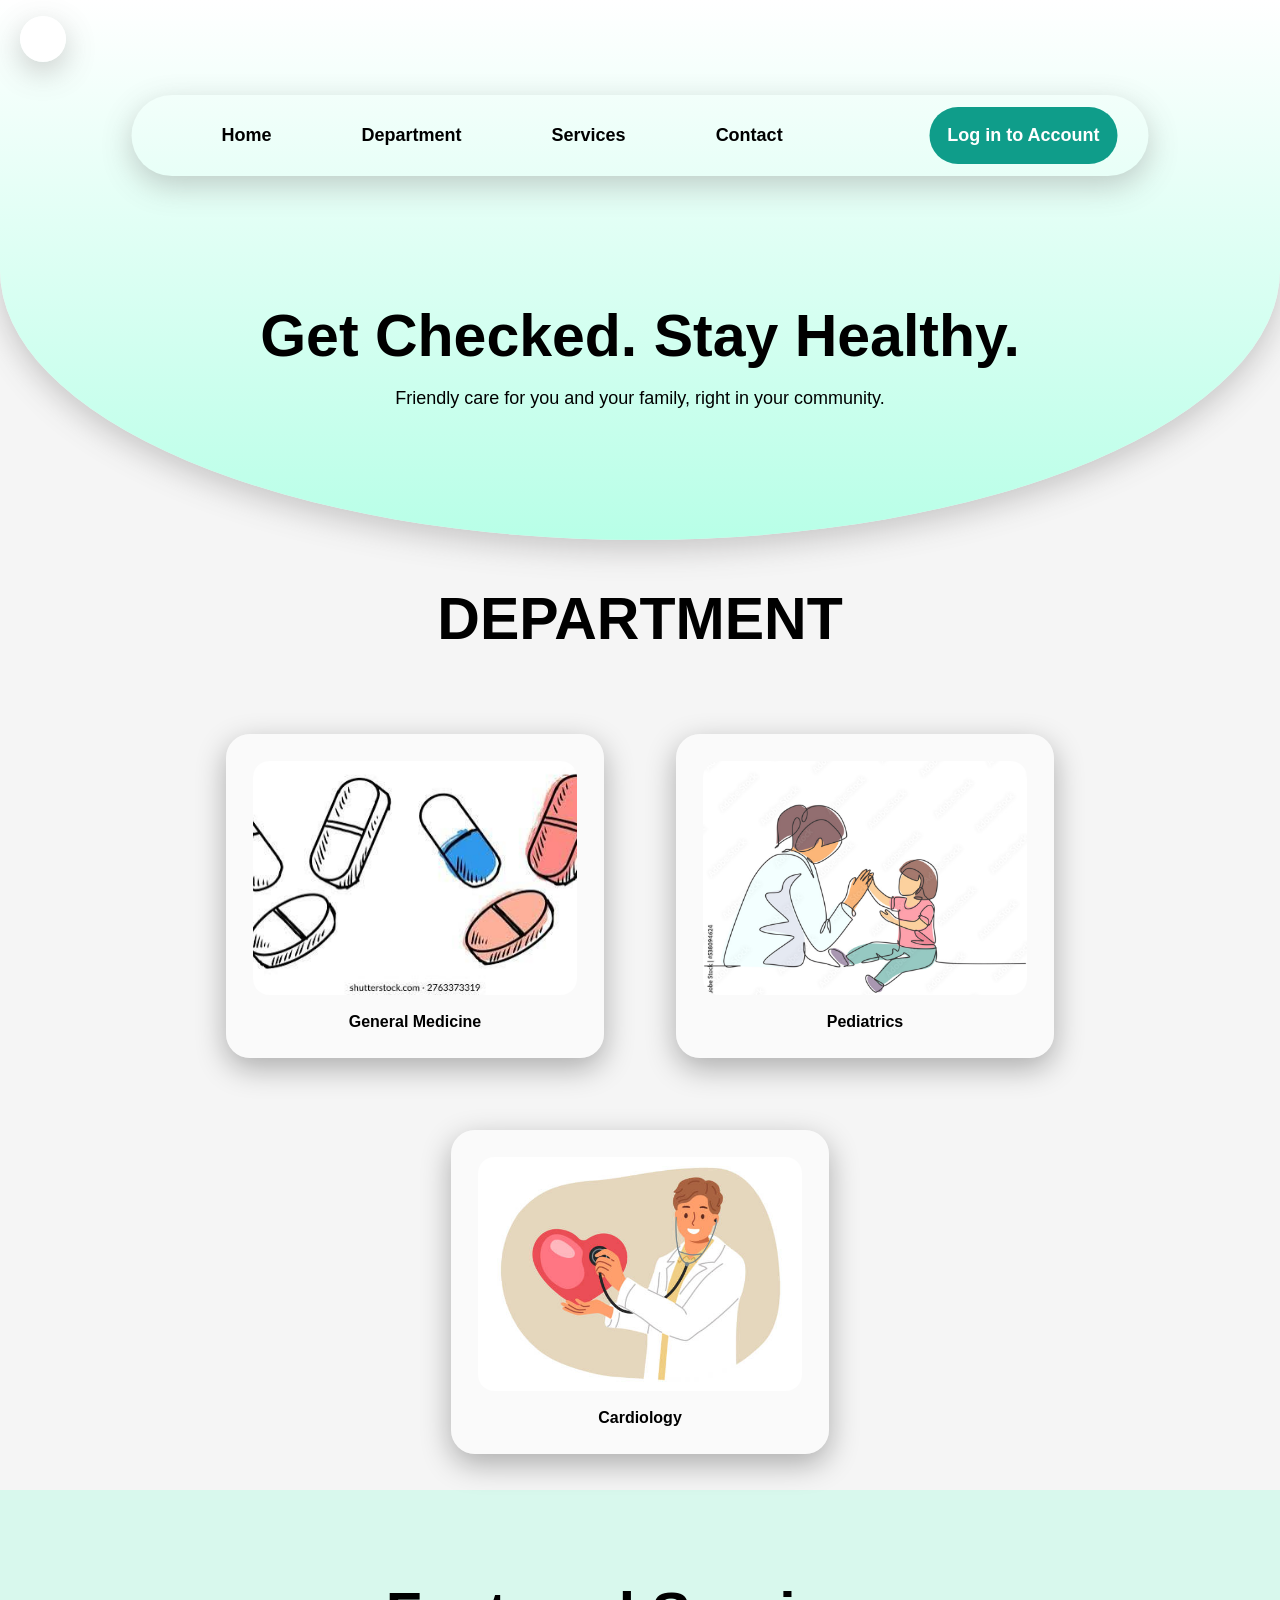
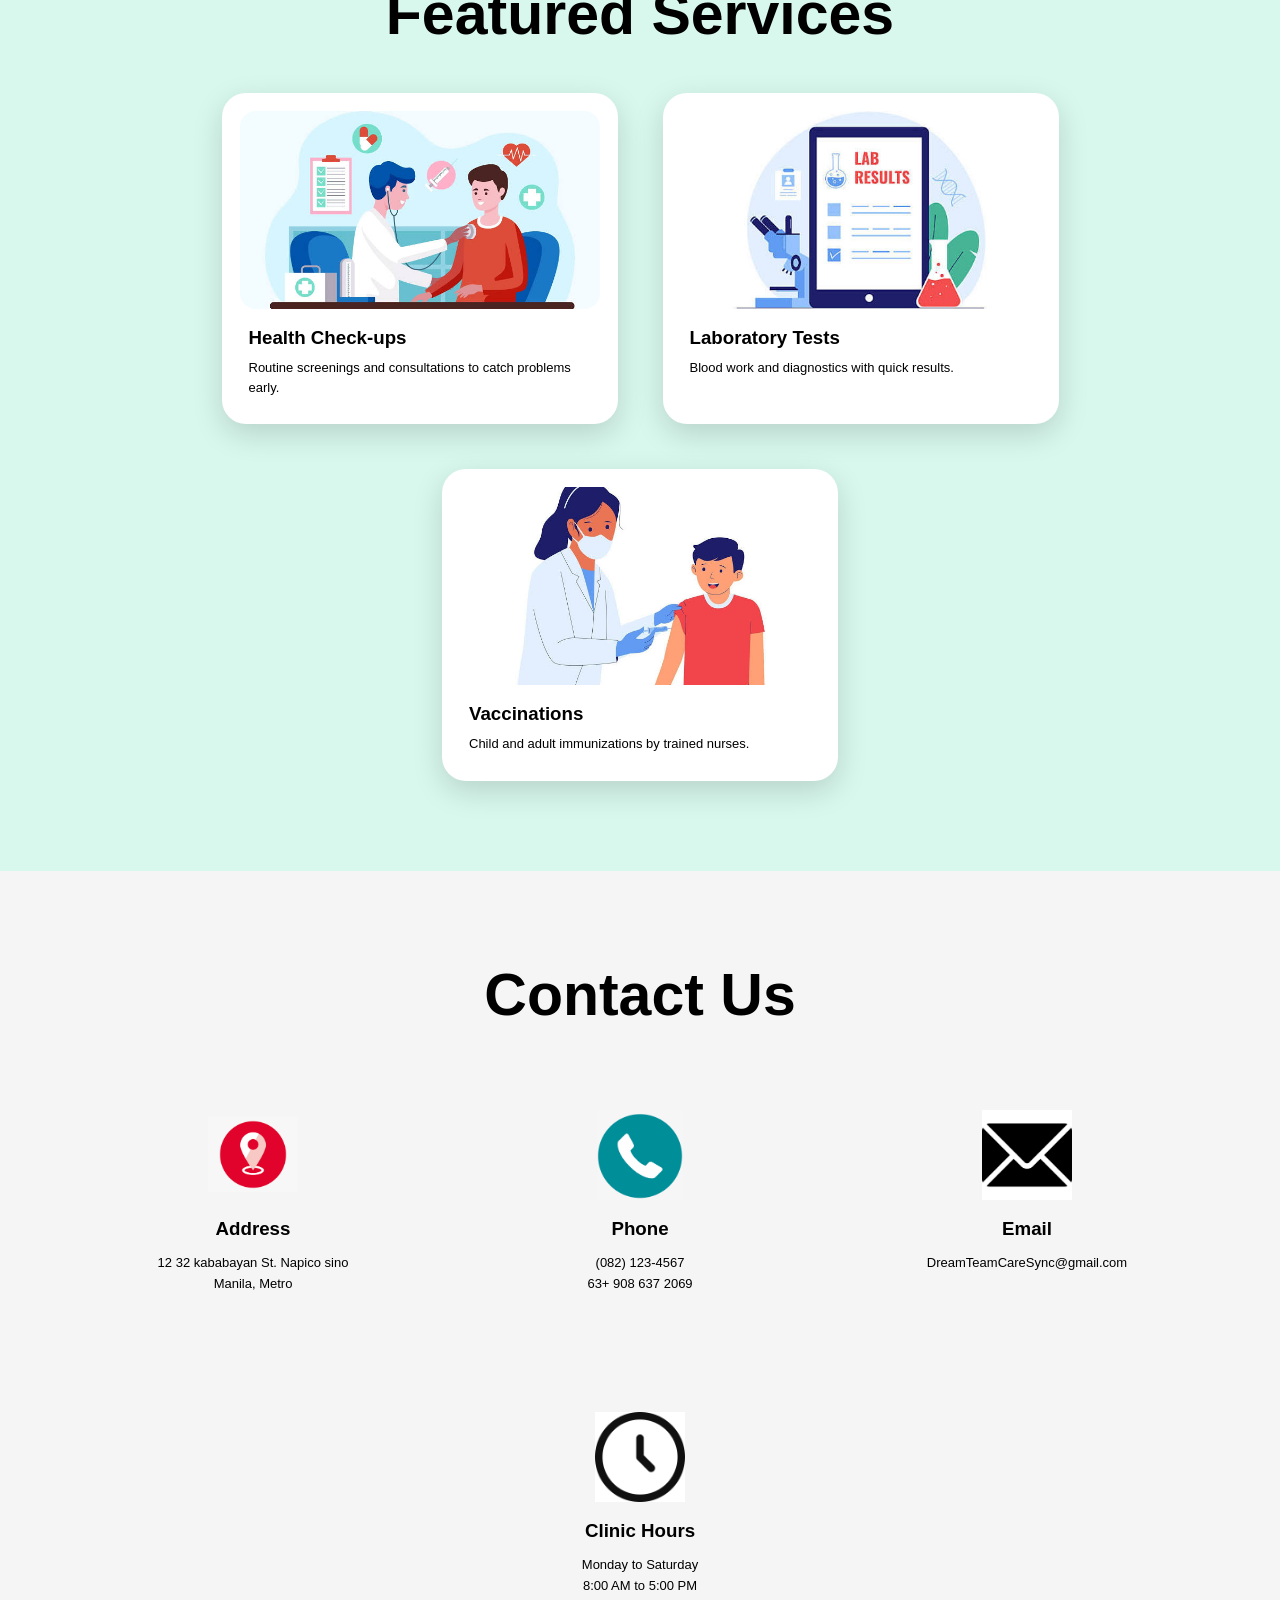
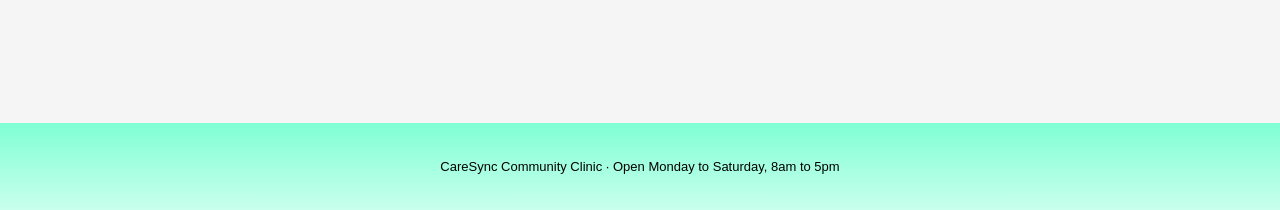
==== index.html @ 2eaacbc3 "Rename homePage_signUP_signIN.html to index.html" ====
<!DOCTYPE html>
<html lang="en">

<head>
    <meta charset="UTF-8">
    <title>CareSync Community Clinic</title>
    <meta name="viewport" content="width=device-width, initial-scale=1.0">
    <link rel="stylesheet" href="homePage_signUP_signIN.css">
</head>

<body>

    <div class="wrapper">
        <nav>
            <ul>Home</ul>
            <ul data-target="department">Department</ul>
            <ul data-target="services">Services</ul>
            <ul data-target="contact">Contact</ul>
            <ul class="Log_in">Log in to Account</ul>
        </nav>

        <div class="container">
            <div>
                <h1>Get Checked. Stay Healthy.</h1>
                <p>Friendly care for you and your family, right in your community.</p>
            </div>
        </div>
    </div>

    <div class="department" id="department">
        <h1>DEPARTMENT</h1>
        <div class="cards">
            <a href="">
                <img src="medicine.jpg" alt="med">
                General Medicine
            </a>
            <a href="">
                <img src="pedia.jpg" alt="ped">
                Pediatrics
            </a>
            <a href="">
                <img src="cardio.jpg" alt="bed">
                Cardiology
            </a>
        </div>
    </div>

    <div class="services" id="services">
        <h1>Featured Services</h1>
        <div class="service-list">
            <div class="service">
                <div class="pic">
                    <img src="checkUp.jpg" alt="health check">
                </div>
                <h3>Health Check-ups</h3>
                <p>Routine screenings and consultations to catch problems early.</p>
            </div>
            <div class="service">
                <div class="pic">
                    <img src="lab.jpg" alt="lab">
                </div>
                <h3>Laboratory Tests</h3>
                <p>Blood work and diagnostics with quick results.</p>
            </div>
            <div class="service">
                <div class="pic">
                    <img src="vax.jpg" alt="vaccination">
                </div>
                <h3>Vaccinations</h3>
                <p>Child and adult immunizations by trained nurses.</p>
            </div>
        </div>
    </div>

    <div class="contact" id="contact">
        <h1>Contact Us</h1>
        <div class="contact-list">
            <div class="contact-card">
                <img src="addresssssss.png" alt="addresssssss">
                <h3>Address</h3>
                <p>12 32 kababayan St. Napico sino <br>Manila, Metro</p>
            </div>
            <div class="contact-card">
                <img src="phone.png" alt="cp">
                <h3>Phone</h3>
                <p>(082) 123-4567<br>63+ 908 637 2069</p>
            </div>
            <div class="contact-card">
                <img src="emale.png" alt="mail">
                <h3>Email</h3>
                <p>DreamTeamCareSync@gmail.com</p>
            </div>
            <div class="contact-card">
                <img src="oras.png" alt="oras">
                <h3>Clinic Hours</h3>
                <p>Monday to Saturday<br>8:00 AM to 5:00 PM</p>
            </div>
        </div>
    </div>

    <div class="footer">
        <p>CareSync Community Clinic &middot; Open Monday to Saturday, 8am to 5pm</p>
    </div>

    <script src="homePage_signUP_signIN.js"></script>
</body>

</html>
---- homePage_signUP_signIN.css ----
@import url('https://fonts.googleapis.com/css2?family=Muli&display=swap');
@import url('https://fonts.googleapis.com/css2?family=Quicksand&display=swap');

*{
    padding: 0;
    margin: 0;
    text-decoration: none;
    font-family: 'Inter', sans-serif;
}

body{
    background-color: whitesmoke;
}

.wrapper{
    background: linear-gradient(white, aquamarine, aquamarine, aquamarine 540%);
    display: flex;
    flex-direction: column;
    align-items: center;    
    justify-content: center;   
    height: 60vh;
    border-bottom-right-radius: 100%;
    border-bottom-left-radius: 100%;
    box-shadow: 0 10px 30px rgba(93, 91, 91, 0.3);
    
}
nav{
    display: flex;
    align-items: center;
    height: 9vh;
    margin: 5vh;
    width: 84vh;
    border-radius: 50px;
    background-color:rgba(rgba(89, 216, 174, 0));
     box-shadow: 0 10px 30px rgba(93, 91, 91, 0.3);
}

ul{
    margin-left: 10vh;
    font-size: large;
    font-weight: bold;
}

ul:hover{
    color: rgb(25, 172, 172);
    cursor: pointer;
}

.Log_in:hover{
    color: black;
    background-color: rgba(0, 255, 255, 0.5);
}

.Log_in {
    background-color: aqua;
    color: white;
    padding: 2vh;
    margin-right: 4px;
    border-radius: 50px;
}

.container{
    display: flex;
    justify-content: center;
    align-items: center;
    bottom: 35%;
    width: 201.5vh;
    height: 50%;
}

.container h1{
    font-size: 59px;
    font-weight: bold;
}

.department h1{
    margin: 5vh;
    font-size: 59px;
    color: black;
}

.department{
    display: flex;
    flex-direction: column;
    align-items: center;
    justify-content: center;
}

a{
    margin: 10vh;
    background-color: rgba(255, 255, 255, 0.5);
    box-shadow: 0 10px 30px rgba(0, 0, 0, 0.3);
   
    
}

.container p{
    margin-top: 2vh;
    font-size: large;
    text-align: center;
}

.search{
    position: relative;
    display: flex;
    justify-content: center;
    align-items: flex-end;
    gap: 3vh;
    width: 120vh;
    max-width: 90%;
    margin: 6vh auto 0 auto;
    padding: 3vh;
    border-radius: 20px;
    background-color: rgba(255, 255, 255, 0.7);
    box-shadow: 0 10px 30px rgba(0, 0, 0, 0.2);
}

.search label{
    display: flex;
    flex-direction: column;
    gap: 1vh;
    font-weight: bold;
    font-size: small;
}

.search select,
.search input{
    padding: 1.5vh;
    border: solid 1px lightgray;
    border-radius: 10px;
    background-color: white;
}

.search button{
    padding: 2vh 4vh;
    border: none;
    border-radius: 50px;
    background-color: aqua;
    color: white;
    font-weight: bold;
    cursor: pointer;
}

.search button:hover{
    color: black;
    background-color: rgba(0, 255, 255, 0.5);
}

.department .cards{
    display: flex;
    flex-wrap: wrap;
    justify-content: center;
}

.department a{
    display: flex;
    flex-direction: column;
    align-items: center;
    gap: 2vh;
    width: 36vh;
    margin: 4vh;
    padding: 3vh;
    border-radius: 24px;
    color: black;
    font-weight: bold;
    text-align: center;
}

.department a img{
    width: 100%;
    height: 26vh;
    border-radius: 16px;
    object-fit: cover;
}

.services{
    display: flex;
    flex-direction: column;
    align-items: center;
    padding: 5vh 5vw 10vh 5vw;
    background-color: rgba(127, 255, 212, 0.25);
}

.services h1{
    margin: 5vh;
    font-size: 59px;
}

.service-list{
    display: flex;
    flex-wrap: wrap;
    justify-content: center;
    gap: 5vh;
}

.service{
    width: 40vh;
    padding: 2vh;
    border-radius: 24px;
    background-color: white;
    box-shadow: 0 10px 30px rgba(0, 0, 0, 0.15);
}

.service .pic{
    height: 22vh;
    border-radius: 16px;
    overflow: hidden;
    background: linear-gradient(135deg, aquamarine, white);
}

.service .pic img{
    display: block;
    width: 100%;
    height: 100%;
    object-fit: cover;
}

.service h3{
    margin: 2vh 1vh 1vh 1vh;
}

.service p{
    margin: 0 1vh 1vh 1vh;
    font-size: small;
    line-height: 1.5;
}

.footer{
    padding: 4vh;
    text-align: center;
    font-size: small;
     background: linear-gradient(aquamarine, white 150px);
}

nav{
    width: 110vh;
    max-width: 95%;
    padding-right: 3vh;
}

.Log_in{
    white-space: nowrap;
    margin-left: auto;
    background-color: #0f9d8a;
    color: white;
}

.booking:hover{
    background-color: #0b6f61;
    color: white;
}

@media (max-width: 800px){
    .search{
        flex-direction: column;
        align-items: stretch;
    }
}

.contact{
    display: flex;
    flex-direction: column;
    align-items: center;
    padding: 5vh 5vw 10vh 5vw;
}
.contact-card img{
    display: block;
    width: 10vh;
    height: 10vh;
    margin: 0 auto 2vh auto;
    object-fit: contain;
}

.contact h1{
    margin: 5vh;
    font-size: 59px;
}

.contact-list{
    display: flex;
    flex-wrap: wrap;
    justify-content: center;
    gap: 5vh;
}

.contact-card{
    width: 32vh;
    padding: 4vh 3vh;
    border-radius: 24px;
    text-align: center;
}

.contact-card h3{
    margin-bottom: 1.5vh;
}

.contact-card p{
    font-size: small;
    line-height: 1.6;
}

.menu-head{
    display: flex;
    align-items: center;
    height: 120px;
    padding-left: 80px;
    flex-shrink: 0;
}
.menu-head img{
    display: block;
    max-width: 180px;
    max-height: 100px;
    object-fit: contain;
}
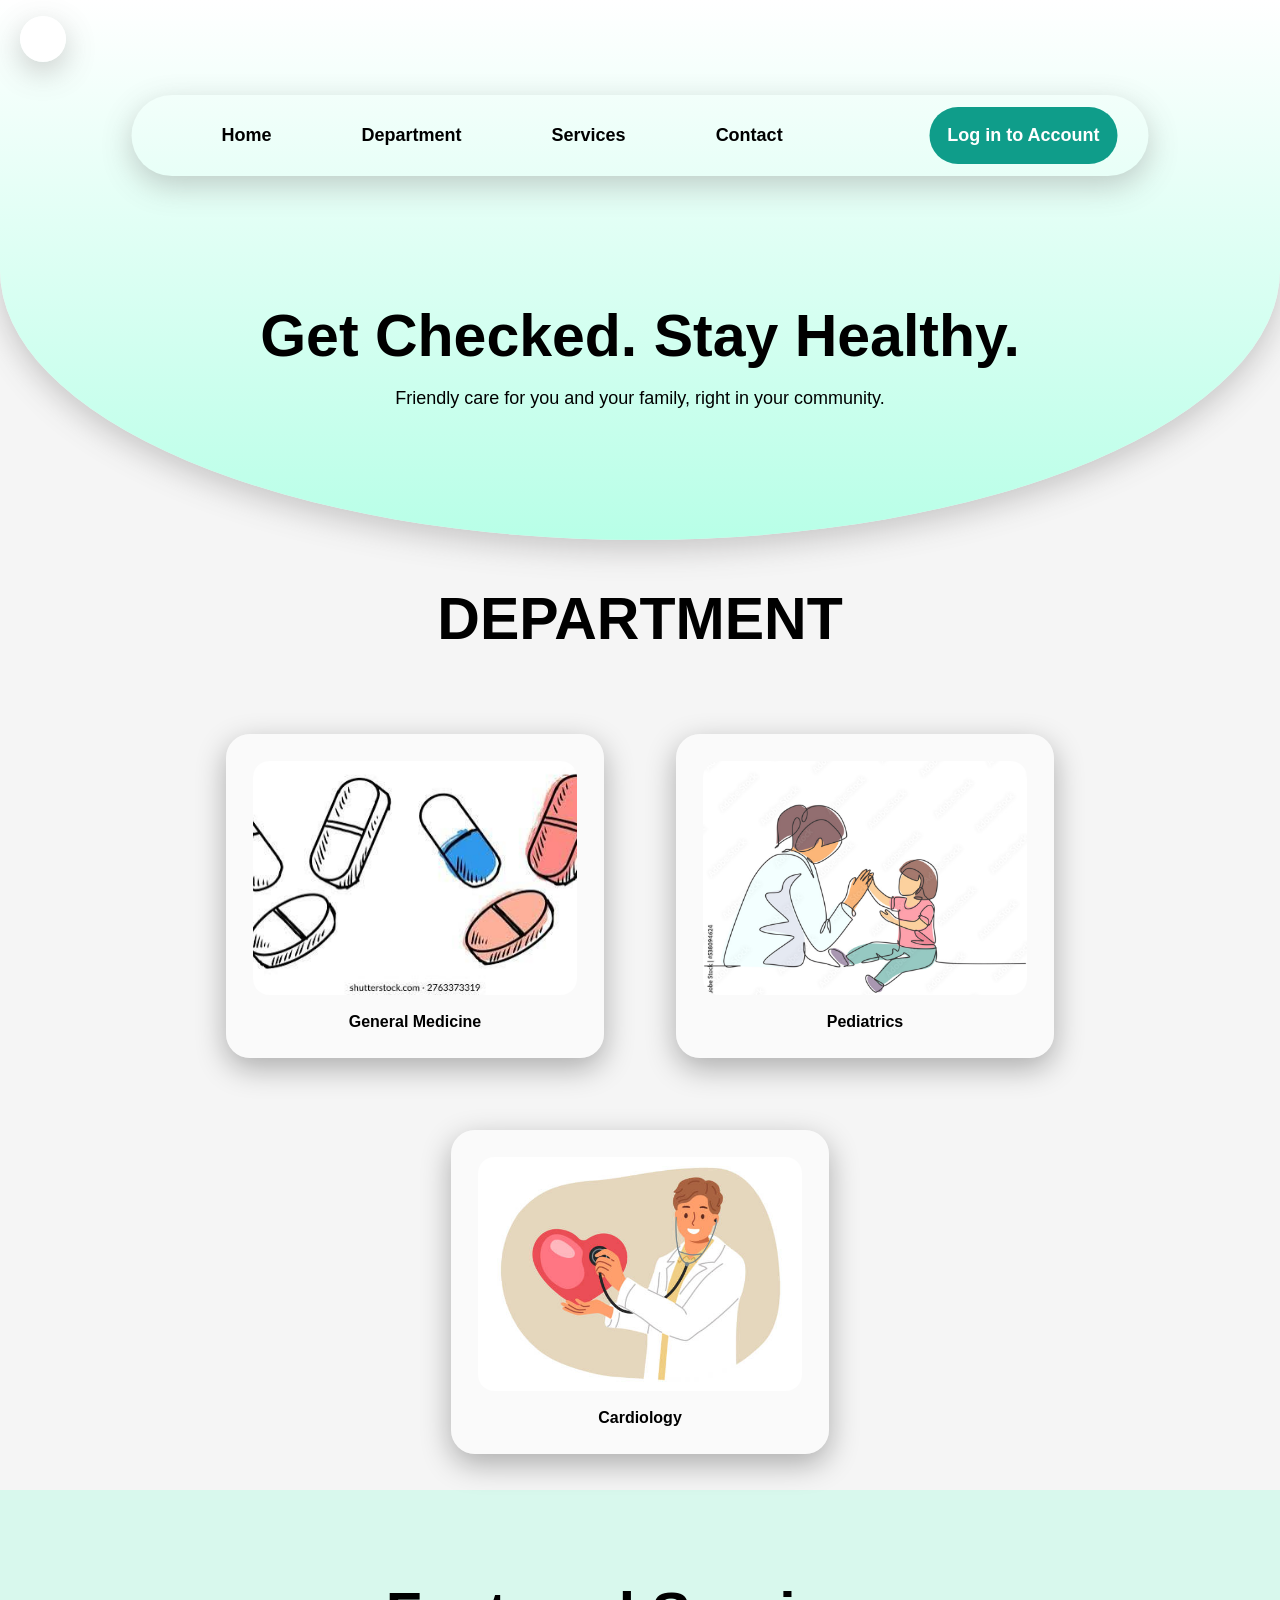
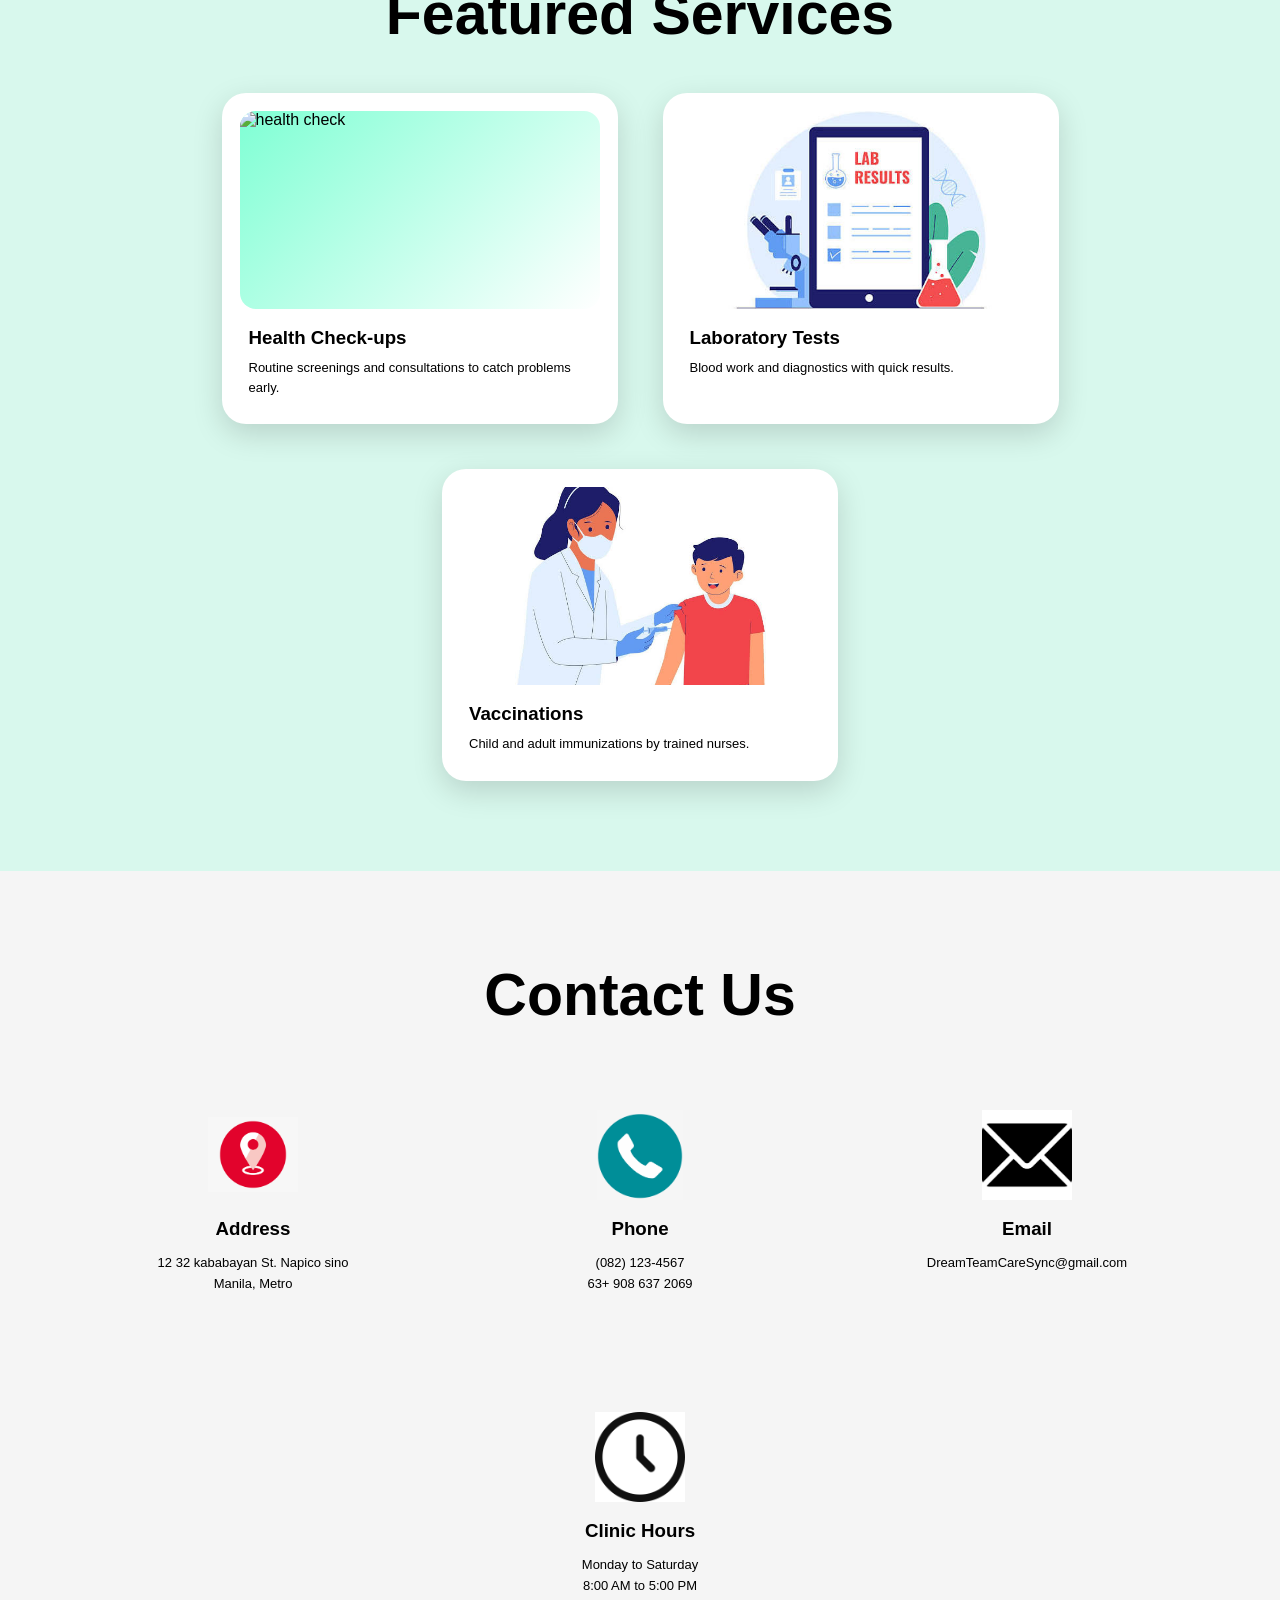
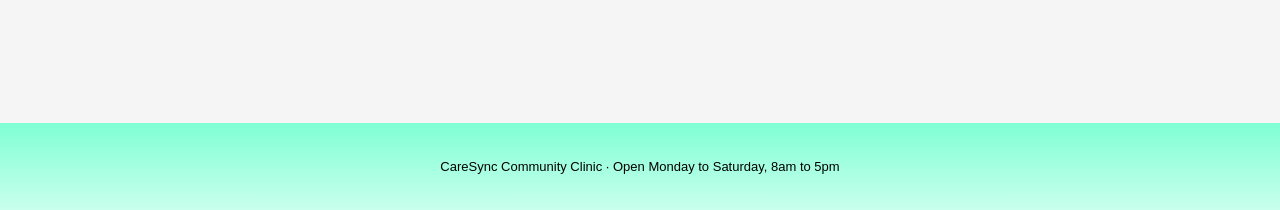
==== commit ba1aa697: "Add files via upload" ====
--- a/index.html
+++ b/index.html
@@ -1,108 +1,108 @@
-<!DOCTYPE html>
-<html lang="en">
-
-<head>
-    <meta charset="UTF-8">
-    <title>CareSync Community Clinic</title>
-    <meta name="viewport" content="width=device-width, initial-scale=1.0">
-    <link rel="stylesheet" href="homePage_signUP_signIN.css">
-</head>
-
-<body>
-
-    <div class="wrapper">
-        <nav>
-            <ul>Home</ul>
-            <ul data-target="department">Department</ul>
-            <ul data-target="services">Services</ul>
-            <ul data-target="contact">Contact</ul>
-            <ul class="Log_in">Log in to Account</ul>
-        </nav>
-
-        <div class="container">
-            <div>
-                <h1>Get Checked. Stay Healthy.</h1>
-                <p>Friendly care for you and your family, right in your community.</p>
-            </div>
-        </div>
-    </div>
-
-    <div class="department" id="department">
-        <h1>DEPARTMENT</h1>
-        <div class="cards">
-            <a href="">
-                <img src="medicine.jpg" alt="med">
-                General Medicine
-            </a>
-            <a href="">
-                <img src="pedia.jpg" alt="ped">
-                Pediatrics
-            </a>
-            <a href="">
-                <img src="cardio.jpg" alt="bed">
-                Cardiology
-            </a>
-        </div>
-    </div>
-
-    <div class="services" id="services">
-        <h1>Featured Services</h1>
-        <div class="service-list">
-            <div class="service">
-                <div class="pic">
-                    <img src="checkUp.jpg" alt="health check">
-                </div>
-                <h3>Health Check-ups</h3>
-                <p>Routine screenings and consultations to catch problems early.</p>
-            </div>
-            <div class="service">
-                <div class="pic">
-                    <img src="lab.jpg" alt="lab">
-                </div>
-                <h3>Laboratory Tests</h3>
-                <p>Blood work and diagnostics with quick results.</p>
-            </div>
-            <div class="service">
-                <div class="pic">
-                    <img src="vax.jpg" alt="vaccination">
-                </div>
-                <h3>Vaccinations</h3>
-                <p>Child and adult immunizations by trained nurses.</p>
-            </div>
-        </div>
-    </div>
-
-    <div class="contact" id="contact">
-        <h1>Contact Us</h1>
-        <div class="contact-list">
-            <div class="contact-card">
-                <img src="addresssssss.png" alt="addresssssss">
-                <h3>Address</h3>
-                <p>12 32 kababayan St. Napico sino <br>Manila, Metro</p>
-            </div>
-            <div class="contact-card">
-                <img src="phone.png" alt="cp">
-                <h3>Phone</h3>
-                <p>(082) 123-4567<br>63+ 908 637 2069</p>
-            </div>
-            <div class="contact-card">
-                <img src="emale.png" alt="mail">
-                <h3>Email</h3>
-                <p>DreamTeamCareSync@gmail.com</p>
-            </div>
-            <div class="contact-card">
-                <img src="oras.png" alt="oras">
-                <h3>Clinic Hours</h3>
-                <p>Monday to Saturday<br>8:00 AM to 5:00 PM</p>
-            </div>
-        </div>
-    </div>
-
-    <div class="footer">
-        <p>CareSync Community Clinic &middot; Open Monday to Saturday, 8am to 5pm</p>
-    </div>
-
-    <script src="homePage_signUP_signIN.js"></script>
-</body>
-
-</html>
+<!DOCTYPE html>
+<html lang="en">
+
+<head>
+    <meta charset="UTF-8">
+    <title>CareSync Community Clinic</title>
+    <meta name="viewport" content="width=device-width, initial-scale=1.0">
+    <link rel="stylesheet" href="homepage_signup_signin.css">
+</head>
+
+<body>
+
+    <div class="wrapper">
+        <nav>
+            <ul>Home</ul>
+            <ul data-target="department">Department</ul>
+            <ul data-target="services">Services</ul>
+            <ul data-target="contact">Contact</ul>
+            <ul class="Log_in">Log in to Account</ul>
+        </nav>
+
+        <div class="container">
+            <div>
+                <h1>Get Checked. Stay Healthy.</h1>
+                <p>Friendly care for you and your family, right in your community.</p>
+            </div>
+        </div>
+    </div>
+
+    <div class="department" id="department">
+        <h1>DEPARTMENT</h1>
+        <div class="cards">
+            <a href="">
+                <img src="medicine.jpg" alt="med">
+                General Medicine
+            </a>
+            <a href="">
+                <img src="pedia.jpg" alt="ped">
+                Pediatrics
+            </a>
+            <a href="">
+                <img src="cardio.jpg" alt="bed">
+                Cardiology
+            </a>
+        </div>
+    </div>
+
+    <div class="services" id="services">
+        <h1>Featured Services</h1>
+        <div class="service-list">
+            <div class="service">
+                <div class="pic">
+                    <img src="checkup.jpg" alt="health check">
+                </div>
+                <h3>Health Check-ups</h3>
+                <p>Routine screenings and consultations to catch problems early.</p>
+            </div>
+            <div class="service">
+                <div class="pic">
+                    <img src="lab.jpg" alt="lab">
+                </div>
+                <h3>Laboratory Tests</h3>
+                <p>Blood work and diagnostics with quick results.</p>
+            </div>
+            <div class="service">
+                <div class="pic">
+                    <img src="vax.jpg" alt="vaccination">
+                </div>
+                <h3>Vaccinations</h3>
+                <p>Child and adult immunizations by trained nurses.</p>
+            </div>
+        </div>
+    </div>
+
+    <div class="contact" id="contact">
+        <h1>Contact Us</h1>
+        <div class="contact-list">
+            <div class="contact-card">
+                <img src="addresssssss.png" alt="addresssssss">
+                <h3>Address</h3>
+                <p>12 32 kababayan St. Napico sino <br>Manila, Metro</p>
+            </div>
+            <div class="contact-card">
+                <img src="phone.png" alt="cp">
+                <h3>Phone</h3>
+                <p>(082) 123-4567<br>63+ 908 637 2069</p>
+            </div>
+            <div class="contact-card">
+                <img src="emale.png" alt="mail">
+                <h3>Email</h3>
+                <p>DreamTeamCareSync@gmail.com</p>
+            </div>
+            <div class="contact-card">
+                <img src="oras.png" alt="oras">
+                <h3>Clinic Hours</h3>
+                <p>Monday to Saturday<br>8:00 AM to 5:00 PM</p>
+            </div>
+        </div>
+    </div>
+
+    <div class="footer">
+        <p>CareSync Community Clinic &middot; Open Monday to Saturday, 8am to 5pm</p>
+    </div>
+
+    <script src="homepage_signup_signin.js"></script>
+</body>
+
+</html>
--- a/homepage_signup_signin.css
+++ b/homepage_signup_signin.css
@@ -0,0 +1,314 @@
+@import url('https://fonts.googleapis.com/css2?family=Muli&display=swap');
+@import url('https://fonts.googleapis.com/css2?family=Quicksand&display=swap');
+
+*{
+    padding: 0;
+    margin: 0;
+    text-decoration: none;
+    font-family: 'Inter', sans-serif;
+}
+
+body{
+    background-color: whitesmoke;
+}
+
+.wrapper{
+    background: linear-gradient(white, aquamarine, aquamarine, aquamarine 540%);
+    display: flex;
+    flex-direction: column;
+    align-items: center;    
+    justify-content: center;   
+    height: 60vh;
+    border-bottom-right-radius: 100%;
+    border-bottom-left-radius: 100%;
+    box-shadow: 0 10px 30px rgba(93, 91, 91, 0.3);
+    
+}
+nav{
+    display: flex;
+    align-items: center;
+    height: 9vh;
+    margin: 5vh;
+    width: 84vh;
+    border-radius: 50px;
+    background-color:rgba(rgba(89, 216, 174, 0));
+     box-shadow: 0 10px 30px rgba(93, 91, 91, 0.3);
+}
+
+ul{
+    margin-left: 10vh;
+    font-size: large;
+    font-weight: bold;
+}
+
+ul:hover{
+    color: rgb(25, 172, 172);
+    cursor: pointer;
+}
+
+.Log_in:hover{
+    color: black;
+    background-color: rgba(0, 255, 255, 0.5);
+}
+
+.Log_in {
+    background-color: aqua;
+    color: white;
+    padding: 2vh;
+    margin-right: 4px;
+    border-radius: 50px;
+}
+
+.container{
+    display: flex;
+    justify-content: center;
+    align-items: center;
+    bottom: 35%;
+    width: 201.5vh;
+    height: 50%;
+}
+
+.container h1{
+    font-size: 59px;
+    font-weight: bold;
+}
+
+.department h1{
+    margin: 5vh;
+    font-size: 59px;
+    color: black;
+}
+
+.department{
+    display: flex;
+    flex-direction: column;
+    align-items: center;
+    justify-content: center;
+}
+
+a{
+    margin: 10vh;
+    background-color: rgba(255, 255, 255, 0.5);
+    box-shadow: 0 10px 30px rgba(0, 0, 0, 0.3);
+   
+    
+}
+
+.container p{
+    margin-top: 2vh;
+    font-size: large;
+    text-align: center;
+}
+
+.search{
+    position: relative;
+    display: flex;
+    justify-content: center;
+    align-items: flex-end;
+    gap: 3vh;
+    width: 120vh;
+    max-width: 90%;
+    margin: 6vh auto 0 auto;
+    padding: 3vh;
+    border-radius: 20px;
+    background-color: rgba(255, 255, 255, 0.7);
+    box-shadow: 0 10px 30px rgba(0, 0, 0, 0.2);
+}
+
+.search label{
+    display: flex;
+    flex-direction: column;
+    gap: 1vh;
+    font-weight: bold;
+    font-size: small;
+}
+
+.search select,
+.search input{
+    padding: 1.5vh;
+    border: solid 1px lightgray;
+    border-radius: 10px;
+    background-color: white;
+}
+
+.search button{
+    padding: 2vh 4vh;
+    border: none;
+    border-radius: 50px;
+    background-color: aqua;
+    color: white;
+    font-weight: bold;
+    cursor: pointer;
+}
+
+.search button:hover{
+    color: black;
+    background-color: rgba(0, 255, 255, 0.5);
+}
+
+.department .cards{
+    display: flex;
+    flex-wrap: wrap;
+    justify-content: center;
+}
+
+.department a{
+    display: flex;
+    flex-direction: column;
+    align-items: center;
+    gap: 2vh;
+    width: 36vh;
+    margin: 4vh;
+    padding: 3vh;
+    border-radius: 24px;
+    color: black;
+    font-weight: bold;
+    text-align: center;
+}
+
+.department a img{
+    width: 100%;
+    height: 26vh;
+    border-radius: 16px;
+    object-fit: cover;
+}
+
+.services{
+    display: flex;
+    flex-direction: column;
+    align-items: center;
+    padding: 5vh 5vw 10vh 5vw;
+    background-color: rgba(127, 255, 212, 0.25);
+}
+
+.services h1{
+    margin: 5vh;
+    font-size: 59px;
+}
+
+.service-list{
+    display: flex;
+    flex-wrap: wrap;
+    justify-content: center;
+    gap: 5vh;
+}
+
+.service{
+    width: 40vh;
+    padding: 2vh;
+    border-radius: 24px;
+    background-color: white;
+    box-shadow: 0 10px 30px rgba(0, 0, 0, 0.15);
+}
+
+.service .pic{
+    height: 22vh;
+    border-radius: 16px;
+    overflow: hidden;
+    background: linear-gradient(135deg, aquamarine, white);
+}
+
+.service .pic img{
+    display: block;
+    width: 100%;
+    height: 100%;
+    object-fit: cover;
+}
+
+.service h3{
+    margin: 2vh 1vh 1vh 1vh;
+}
+
+.service p{
+    margin: 0 1vh 1vh 1vh;
+    font-size: small;
+    line-height: 1.5;
+}
+
+.footer{
+    padding: 4vh;
+    text-align: center;
+    font-size: small;
+     background: linear-gradient(aquamarine, white 150px);
+}
+
+nav{
+    width: 110vh;
+    max-width: 95%;
+    padding-right: 3vh;
+}
+
+.Log_in{
+    white-space: nowrap;
+    margin-left: auto;
+    background-color: #0f9d8a;
+    color: white;
+}
+
+.booking:hover{
+    background-color: #0b6f61;
+    color: white;
+}
+
+@media (max-width: 800px){
+    .search{
+        flex-direction: column;
+        align-items: stretch;
+    }
+}
+
+.contact{
+    display: flex;
+    flex-direction: column;
+    align-items: center;
+    padding: 5vh 5vw 10vh 5vw;
+}
+.contact-card img{
+    display: block;
+    width: 10vh;
+    height: 10vh;
+    margin: 0 auto 2vh auto;
+    object-fit: contain;
+}
+
+.contact h1{
+    margin: 5vh;
+    font-size: 59px;
+}
+
+.contact-list{
+    display: flex;
+    flex-wrap: wrap;
+    justify-content: center;
+    gap: 5vh;
+}
+
+.contact-card{
+    width: 32vh;
+    padding: 4vh 3vh;
+    border-radius: 24px;
+    text-align: center;
+}
+
+.contact-card h3{
+    margin-bottom: 1.5vh;
+}
+
+.contact-card p{
+    font-size: small;
+    line-height: 1.6;
+}
+
+.menu-head{
+    display: flex;
+    align-items: center;
+    height: 120px;
+    padding-left: 80px;
+    flex-shrink: 0;
+}
+.menu-head img{
+    display: block;
+    max-width: 180px;
+    max-height: 100px;
+    object-fit: contain;
+}
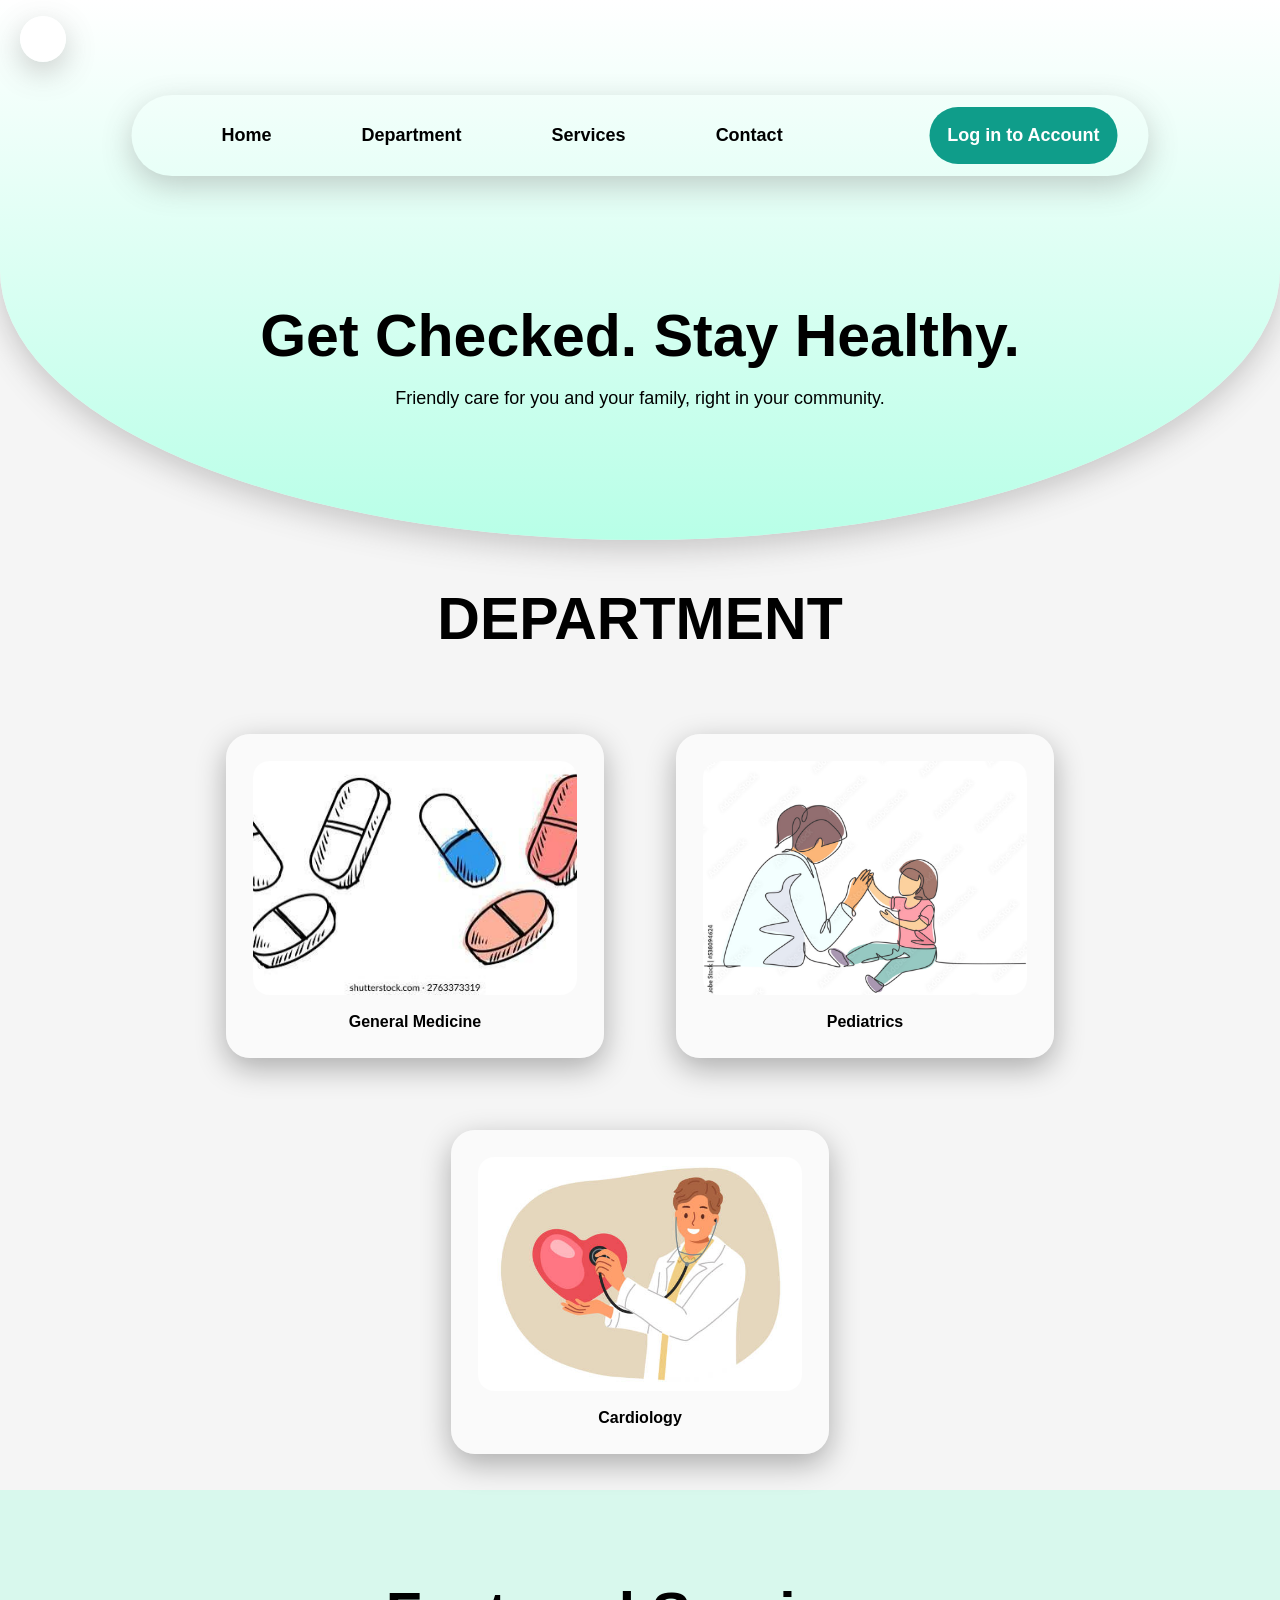
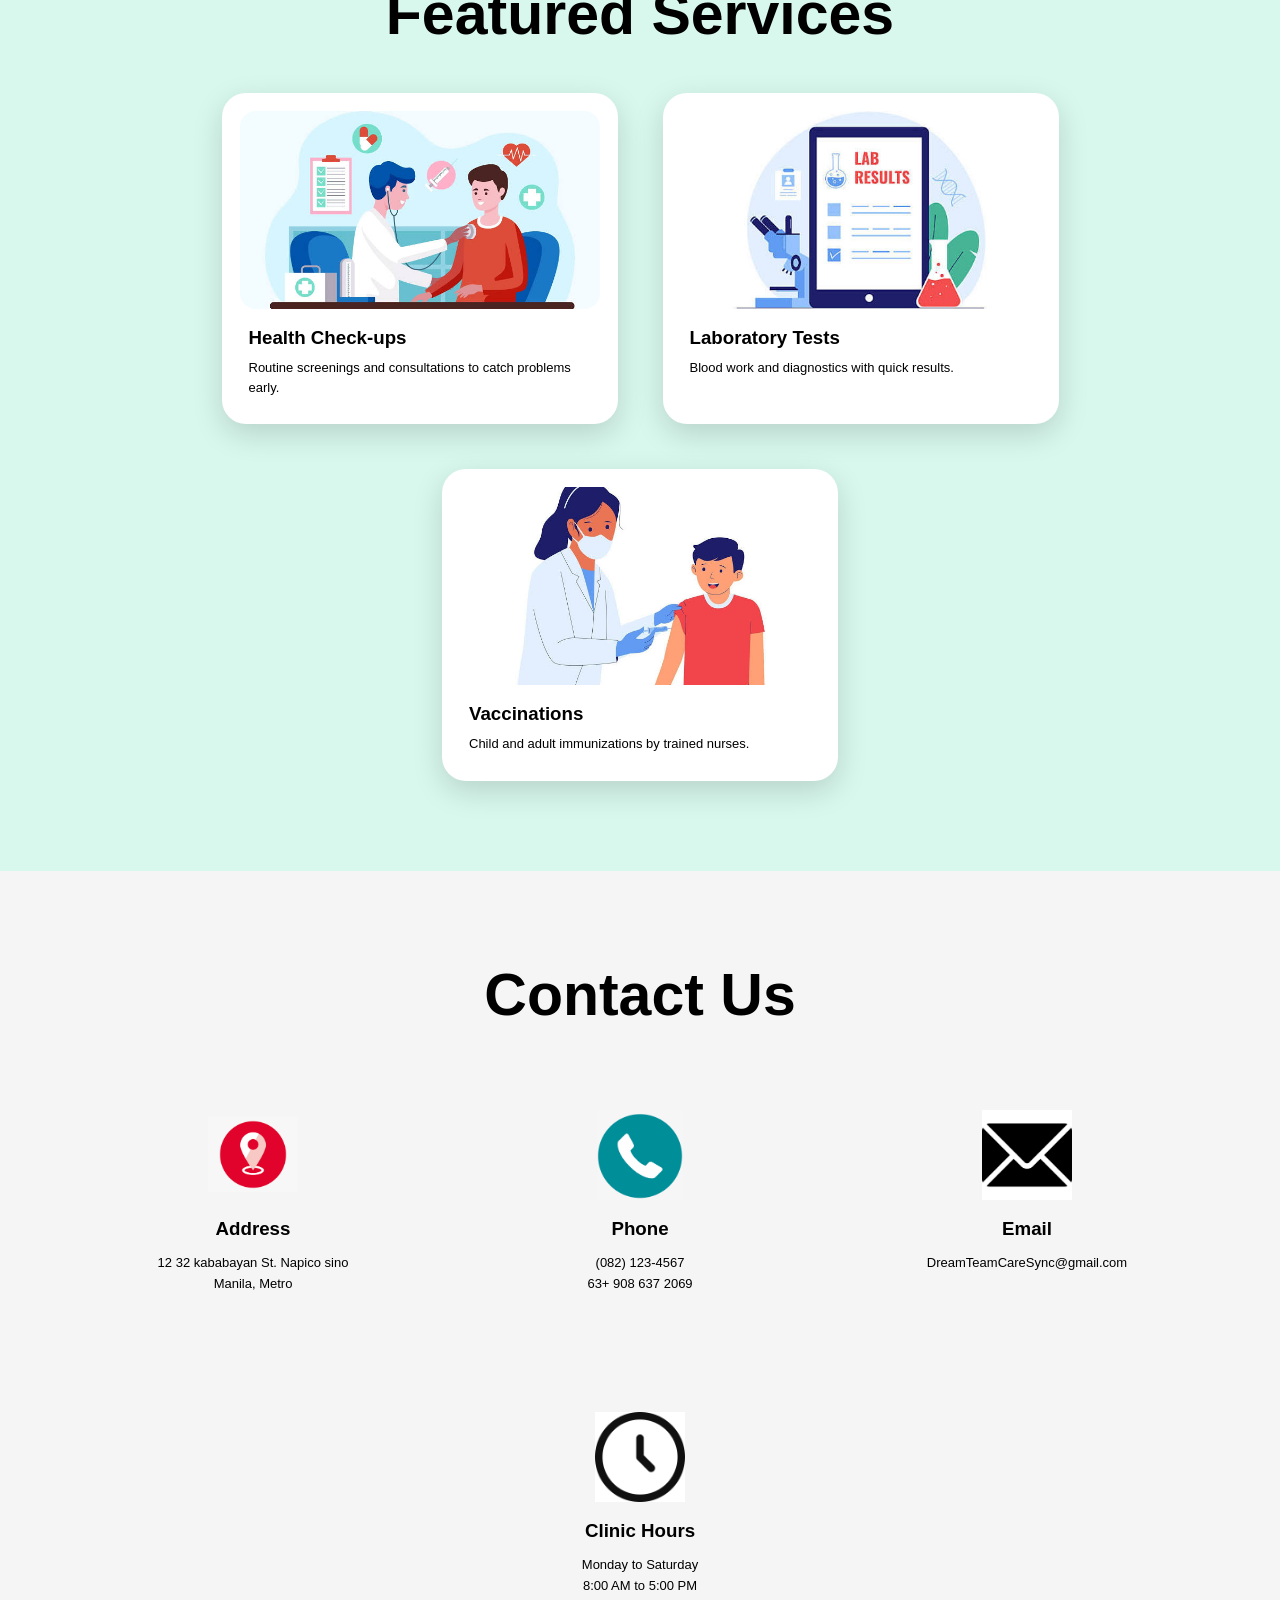
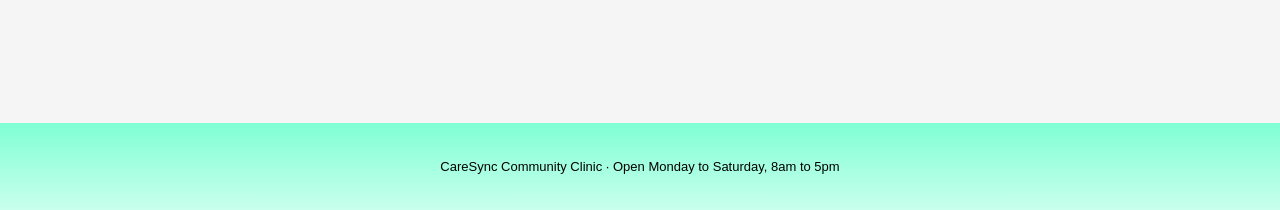
==== commit 610a2a97: "Update index.html" ====
--- a/index.html
+++ b/index.html
@@ -50,7 +50,7 @@
         <div class="service-list">
             <div class="service">
                 <div class="pic">
-                    <img src="checkup.jpg" alt="health check">
+                    <img src="checkUp.jpg" alt="health check">
                 </div>
                 <h3>Health Check-ups</h3>
                 <p>Routine screenings and consultations to catch problems early.</p>
@@ -105,4 +105,4 @@
     <script src="homepage_signup_signin.js"></script>
 </body>
 
-</html>+</html>
